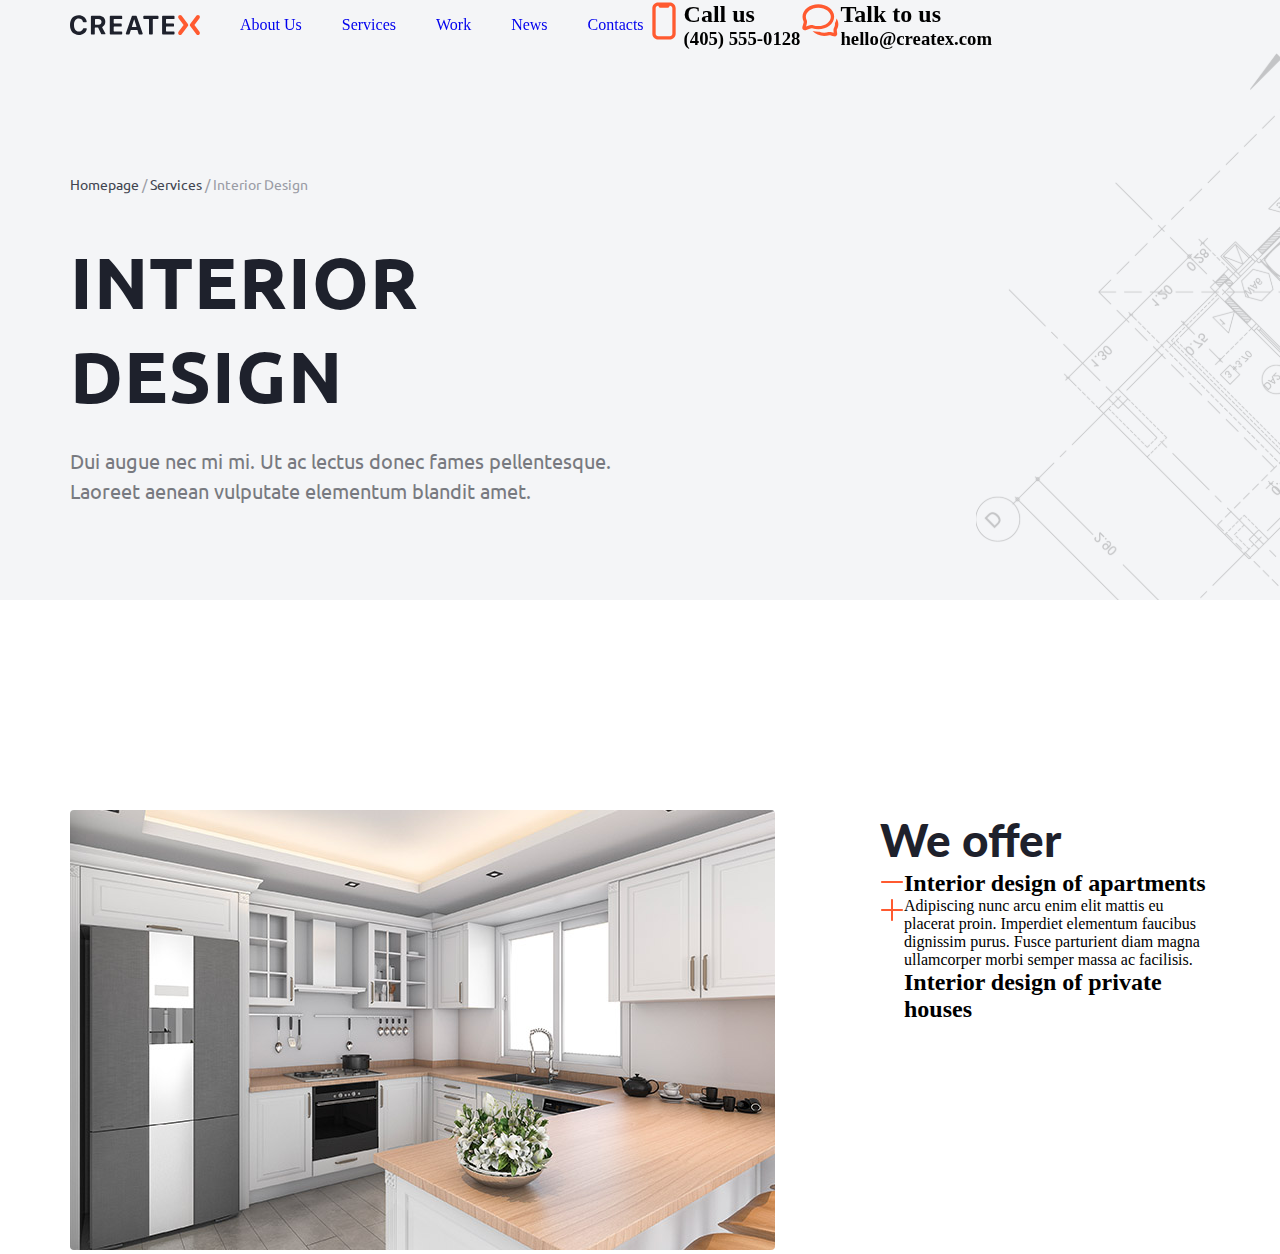
==== services.html @ 7c54d0ec "Scss File come" ====
<!DOCTYPE html>
<html lang="en">
<head>
  <meta charset="UTF-8">
  <meta name="viewport" content="width=device-width, initial-scale=1.0">
  <link rel="preconnect" href="https://fonts.googleapis.com">
<link rel="preconnect" href="https://fonts.gstatic.com" crossorigin>
<link href="https://fonts.googleapis.com/css2?family=Lato:wght@100;300;400;700;900&family=Ubuntu:wght@300;400;500;700&display=swap" rel="stylesheet">
  <title>Services</title>
  <link rel="stylesheet" href="./assets/css/main.css">
</head>
<body>
  <!-- Start second service section -->
  <div class="service__section">
    <div class="service__bg">
      <!-- <img src="./assets/images/logos/background-service.svg" alt="header__bg"> -->
      <div class="container">
        <div class="service__hero">
          <div class="service__hero_left">
            <h3 class="hero__left_sub">Homepage <span>/</span> Services <span>/ Interior Design</span></h3>

            <h1>INTERIOR DESIGN</h1>

            <p>Dui augue nec mi mi. Ut ac lectus donec fames pellentesque. Laoreet aenean vulputate elementum blandit amet.</p>
          </div>
        </div>
      </div>
    </div>
    <div class="navbar">
      <div class="container">
        <div class="header">
          <img src="./assets/images/logos/header-logo.svg" alt="Header_logo">
  
          <ul class="header__links">
            <li><a target="_blank" class="header__link" href="./main.html">About Us</a></li>
            <li><a class="header__link" href="#">Services</a></li>
            <li><a class="header__link" href="#">Work</a></li>
            <li><a class="header__link" href="#">News</a></li>
            <li><a class="header__link" href="#">Contacts</a></li>
          </ul>
  
          <div class="call__us">
            <div class="call__img">
              <img src="./assets/images/icons/iPhone-icon.svg" alt="Iphone">
            </div>
            <div class="call__item">
              <h2>Call us</h2>
              <h3>(405) 555-0128</h3>
            </div>
          </div>
  
          <div class="call__us">
            <div class="call__img">
              <img src="./assets/images/icons/Chat-icon.svg" alt="Iphone">
            </div>
            <div class="call__item">
              <h2>Talk to us</h2>
              <h3>hello@createx.com</h3>
            </div>
          </div>
        </div>
      </div>
      <div class="container">
        
      </div>
    </div>
  </div>

  <div class="container">
    <div class="offer__section">
      <div class="offer__section_left">
        <img src="./assets/images/logos/image-offer.svg" alt="Image-left">
      </div>
      <div class="offer__section_right">
        <h1>We offer</h1>
        <div class="left__offer">
          <div class="offer__icons">
            <img src="./assets/images/icons/Minus.svg" alt="Minus">
            <img src="./assets/images/icons/Plus.svg" alt="Plus">
          </div>
          <div class="offer__text">
            <h2>Interior design of apartments</h2>
            <p>Adipiscing nunc arcu enim elit mattis eu placerat proin. Imperdiet elementum faucibus dignissim purus. Fusce parturient diam magna ullamcorper morbi semper massa ac facilisis.</p>
            <h2>Interior design of private houses</h2>
          </div>
        </div>
      </div>
    </div>
  </div>
  <!-- End second service section -->
</body>
</html>
---- assets/css/main.css ----
* body {
  margin: 0;
  padding: 0;
  box-sizing: border-box;
}

.container {
  width: 100%;
  max-width: 1140px;
  margin: 0 auto;
  padding: 0 16px;
}

ul {
  list-style: none;
}

a {
  text-decoration: none;
}

h1, h2, h3, h4, h5, h6, p {
  margin: 0;
  padding: 0;
}

.navbar {
  background: none;
  width: 100%;
  height: 90px;
}
.navbar .header {
  position: fixed;
  top: 0;
  display: flex;
  align-items: center;
  justify-content: space-evenly;
}
.navbar .header .header__links {
  display: flex;
  gap: 40px;
}
.navbar .header .call__us {
  display: flex;
}

.service__section .service__bg {
  background-image: url("../images/logos/background-service.svg");
  right: 0%;
  left: 0%;
  width: 100%;
  max-width: 1920px;
  height: 600px;
  margin: 0 auto;
  padding: 0 0px;
  display: flex;
  padding-left: 0px;
  justify-content: flex-end;
  align-items: center;
}

.service__hero_left {
  margin-top: 80px;
}
.service__hero_left .hero__left_sub {
  color: var(--gray-800, #424551);
  /* small/regular */
  font-family: Ubuntu;
  font-size: 14px;
  font-style: normal;
  font-weight: 400;
  line-height: 150%; /* 21px */
}
.service__hero_left .hero__left_sub span {
  color: var(--gray-600, #9A9CA5);
  /* small/regular */
  font-family: Ubuntu;
  font-size: 14px;
  font-style: normal;
  font-weight: 400;
  line-height: 150%; /* 21px */
}
.service__hero_left h1 {
  width: 600px;
  color: var(--gray-900, #1E212C);
  /* display/1 */
  font-family: Ubuntu;
  font-size: 72px;
  font-style: normal;
  font-weight: 700;
  line-height: 130%; /* 93.6px */
  letter-spacing: 1px;
  margin-top: 40px;
}
.service__hero_left p {
  margin-top: 24px;
  width: 600px;
  color: var(--gray-700, #787A80);
  /* lead/regular */
  font-family: Ubuntu;
  font-size: 20px;
  font-style: normal;
  font-weight: 400;
  line-height: 150%; /* 30px */
}

.offer__section {
  display: flex;
  margin-top: 120px;
  gap: 105px;
}
.offer__section .offer__section_right h1 {
  color: var(--gray-900, #1E212C);
  /* h1 */
  font-family: Lato;
  font-size: 46px;
  font-style: normal;
  font-weight: 900;
  line-height: 130%; /* 59.8px */
}
.offer__section .offer__section_right .left__offer {
  display: flex;
}/*# sourceMappingURL=main.css.map */
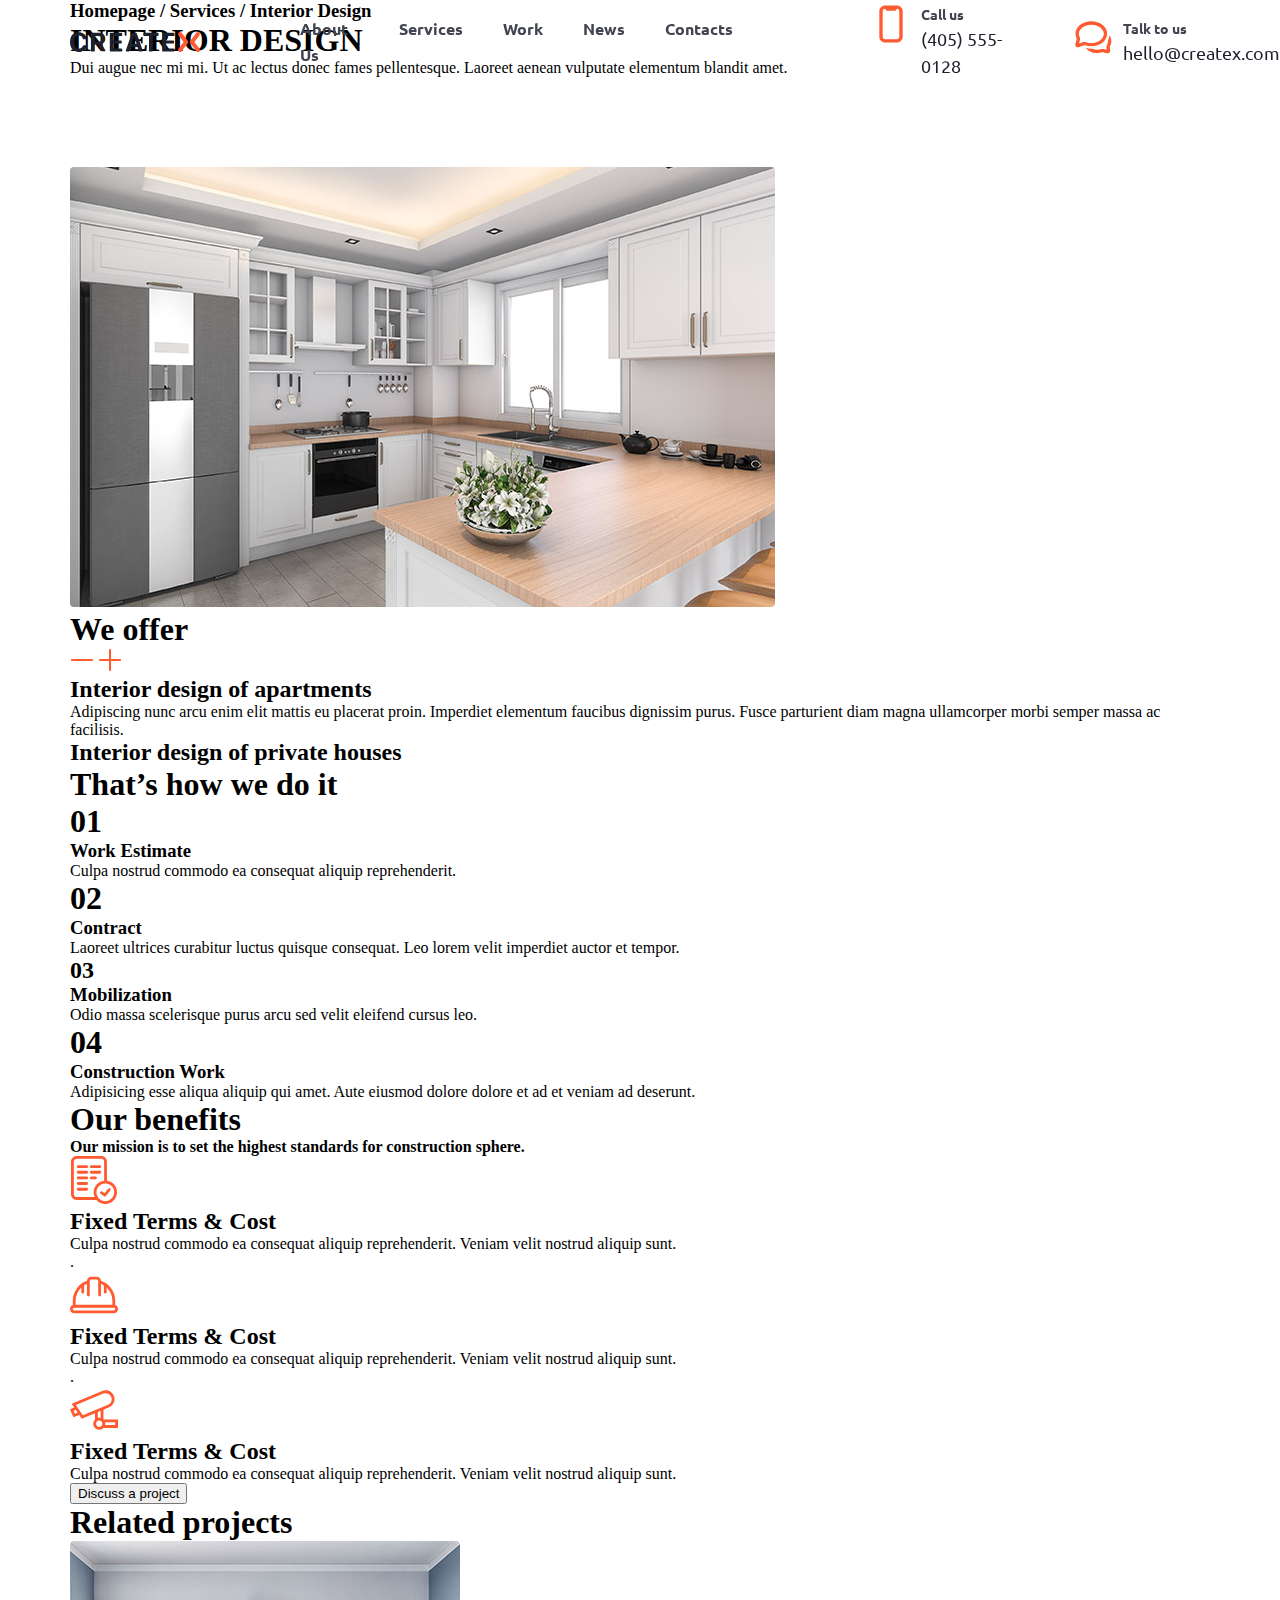
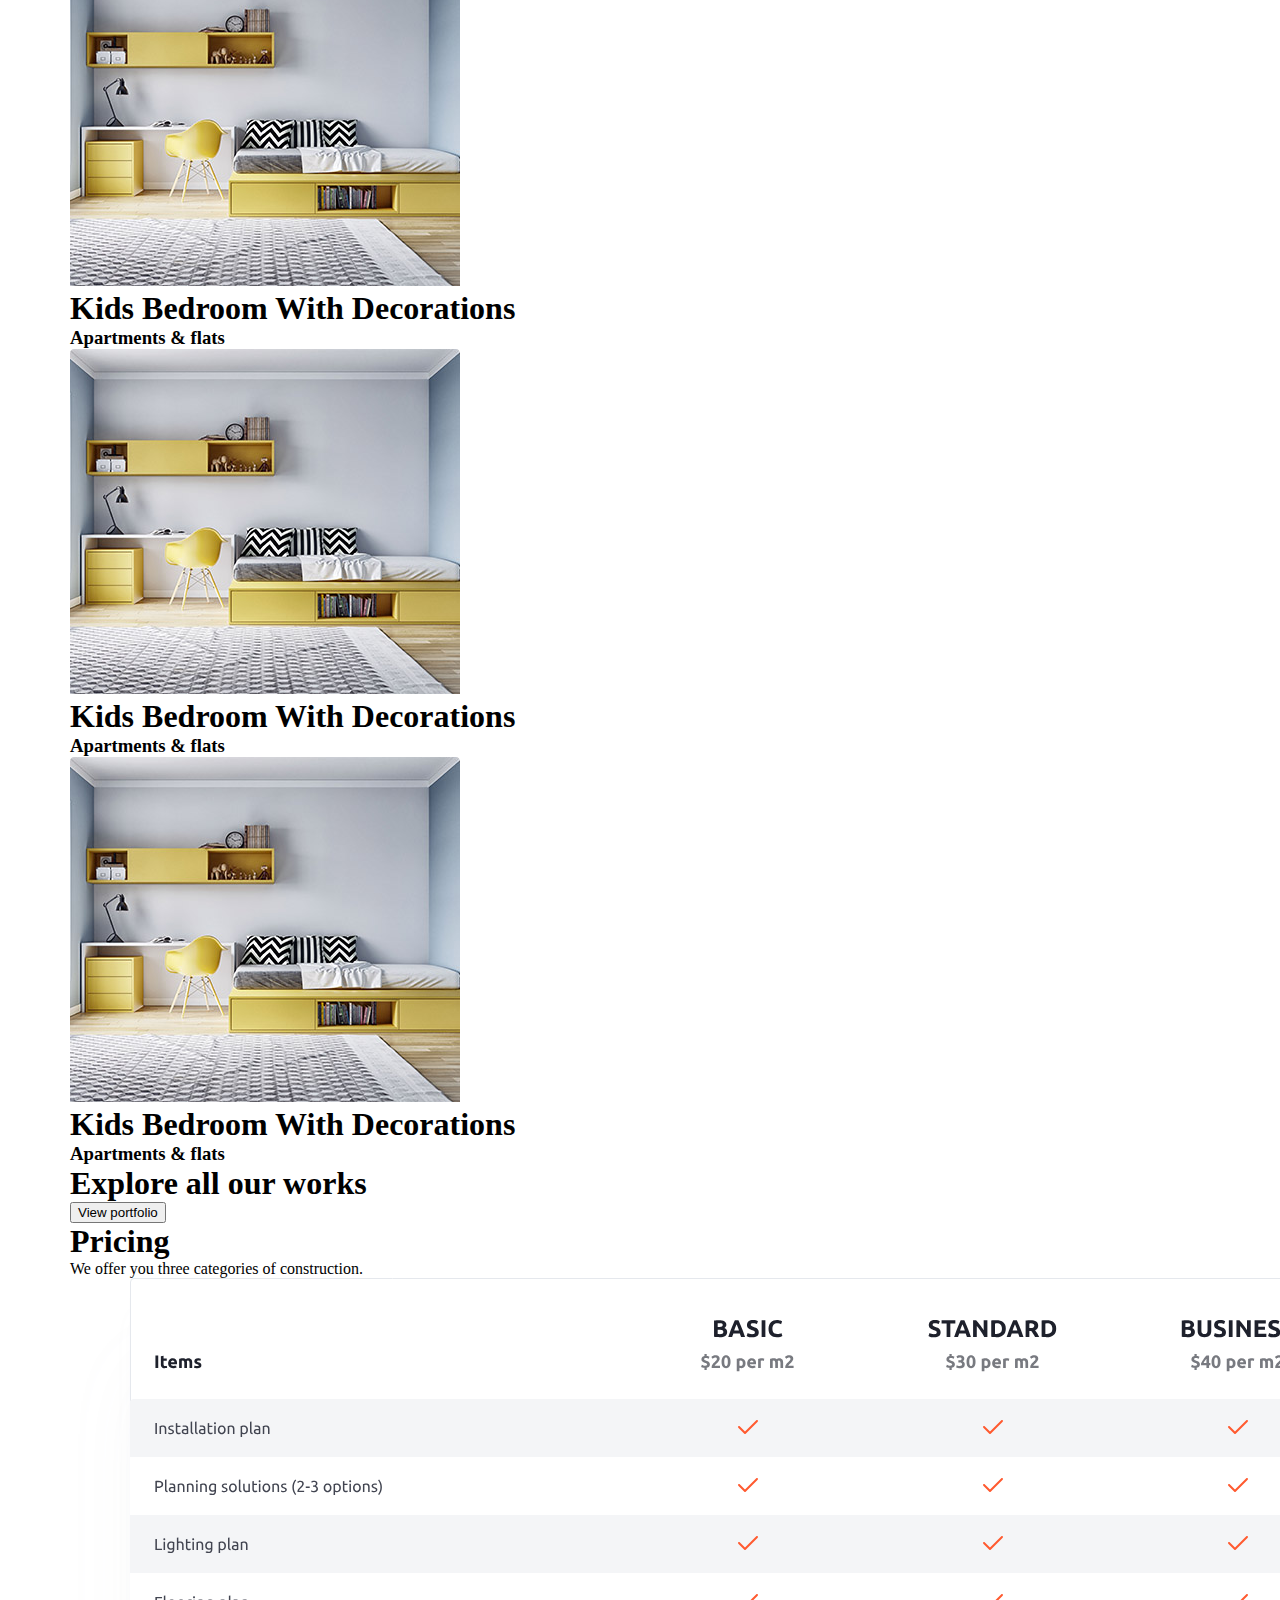
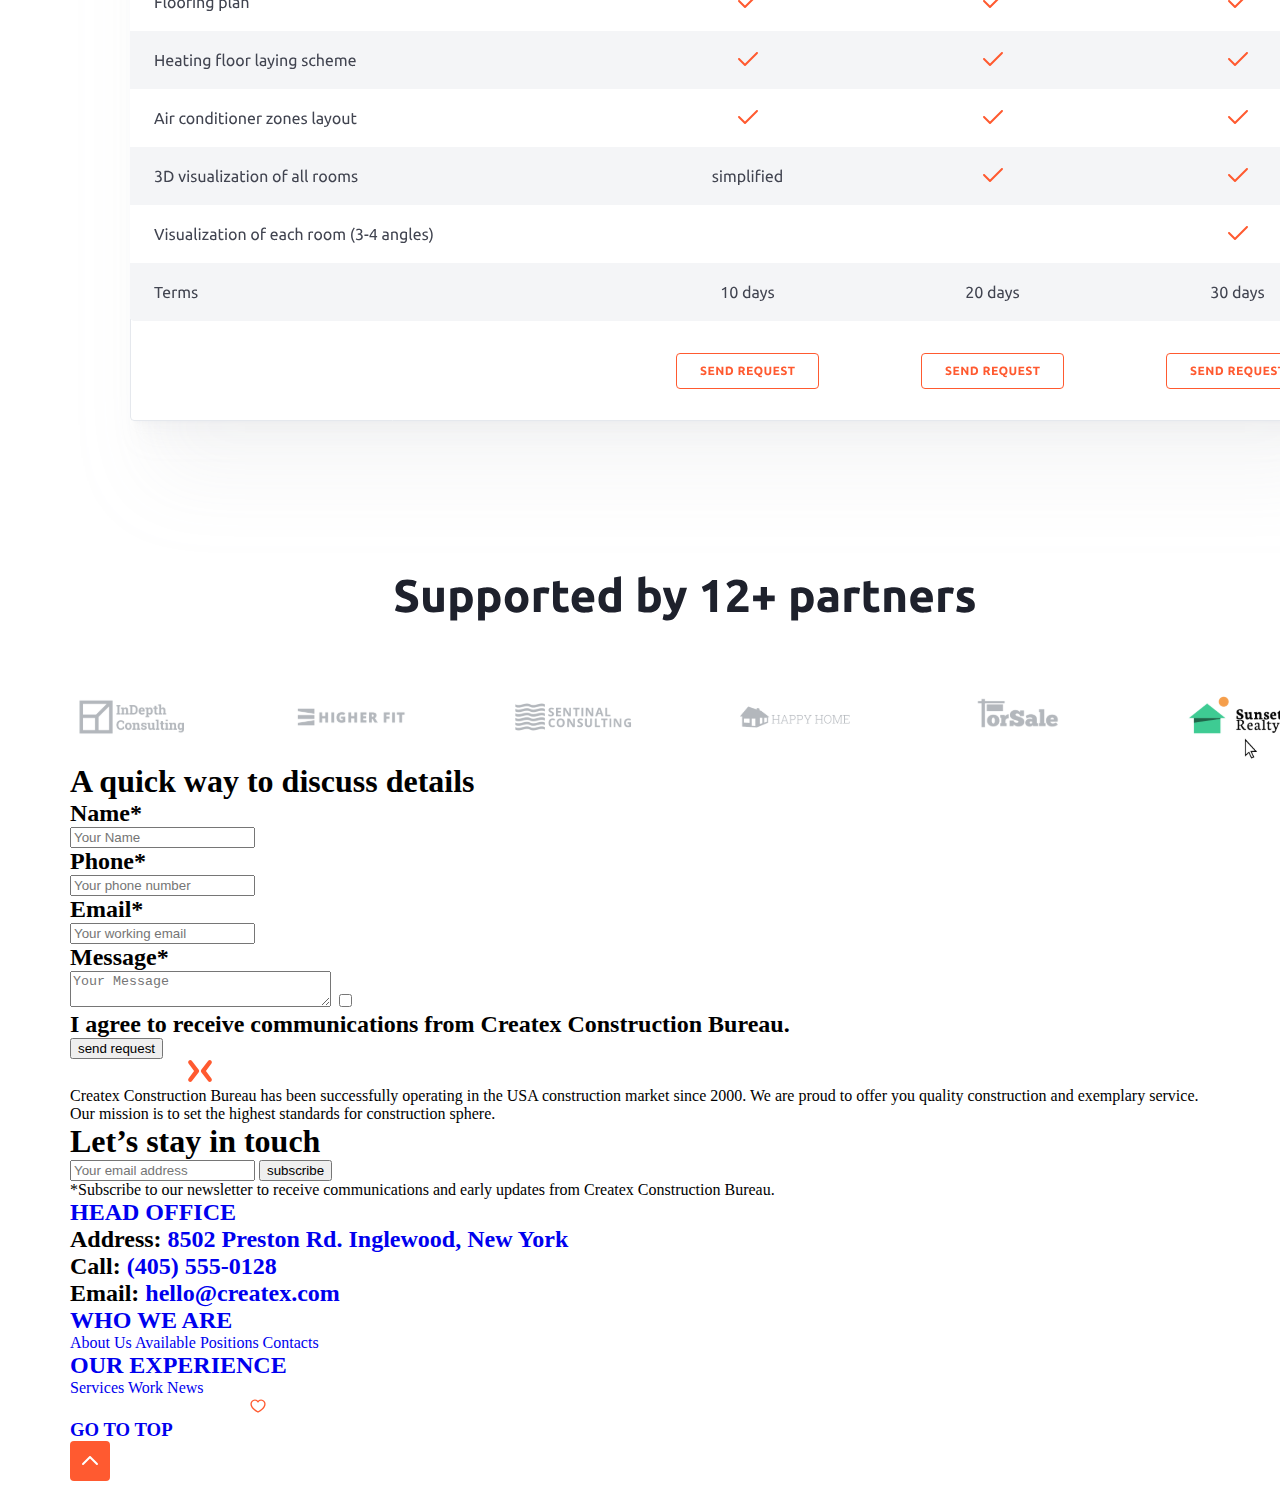
==== commit c25b9f21: "End Service 2" ====
--- a/services.html
+++ b/services.html
@@ -75,7 +75,7 @@
         <h1>We offer</h1>
         <div class="left__offer">
           <div class="offer__icons">
-            <img src="./assets/images/icons/Minus.svg" alt="Minus">
+            <img class="offer__minus" src="./assets/images/icons/Minus.svg" alt="Minus">
             <img src="./assets/images/icons/Plus.svg" alt="Plus">
           </div>
           <div class="offer__text">
@@ -86,6 +86,212 @@
         </div>
       </div>
     </div>
+    <h1 class="step__title">That’s how we do it</h1>
+    <div class="steps">
+      <div class="step">
+        <h1>01</h1>
+        <h3>Work Estimate</h3>
+        <p>Culpa nostrud commodo ea consequat aliquip reprehenderit.</p>
+      </div>
+
+      <div class="step">
+        <h1>02</h1>
+        <h3>Contract</h3>
+        <p>Laoreet ultrices curabitur luctus quisque consequat. Leo lorem velit imperdiet auctor et tempor.</p>
+      </div>
+
+      <div class="step">
+        <h2>03</h2>
+        <h3>Mobilization </h3>
+        <p>Odio massa scelerisque purus arcu sed velit eleifend cursus leo.</p>
+      </div>
+
+      <div class="step">
+        <h1>04</h1>
+        <h3>Construction Work</h3>
+        <p>Adipisicing esse aliqua aliquip qui amet. Aute eiusmod dolore dolore et ad et veniam ad deserunt.</p>
+      </div>
+    </div>
+  </div>
+
+  <div class="benifit__section">
+    <div class="container">
+      <h1>Our benefits</h1>
+
+      <h4>Our mission is to set the highest standards for construction sphere.</h4>
+
+      <div class="benifits">
+        <div class="benifit">
+          <img src="./assets/images/icons/ic-contract.svg" alt="C">
+          <h2>Fixed Terms & Cost</h2>
+          <p>Culpa nostrud commodo ea consequat aliquip reprehenderit. Veniam velit nostrud aliquip sunt.</p>
+        </div>
+    
+        <div class="line__span">
+          .
+        </div>
+    
+        <div class="benifit">
+          <img src="./assets/images/icons/ic-helmet.svg" alt="C">
+          <h2>Fixed Terms & Cost</h2>
+          <p>Culpa nostrud commodo ea consequat aliquip reprehenderit. Veniam velit nostrud aliquip sunt.</p>
+        </div>
+    
+        <div class="line__span"> .
+        </div>
+    
+        <div class="benifit">
+          <img src="./assets/images/icons/ic-camera.svg" alt="C">
+          <h2>Fixed Terms & Cost</h2>
+          <p>Culpa nostrud commodo ea consequat aliquip reprehenderit. Veniam velit nostrud aliquip sunt.</p>
+        </div>
+
+        
+      </div>
+      <button class="ben__btn">Discuss a project</button>
+  
+    </div>
+    
+  </div>
+
+  <div class="container">
+    <h1 class="related__title">Related projects</h1>
+    <div class="related__projects">
+      <div class="related__project">
+        <img src="./assets/images/logos/image-room.svg" alt="room">
+
+        <h1>Kids Bedroom With Decorations</h1>
+        <h3>Apartments & flats</h3>
+      </div>
+
+      <div class="related__project">
+        <img src="./assets/images/logos/image-room.svg" alt="room">
+
+        <h1>Kids Bedroom With Decorations</h1>
+        <h3>Apartments & flats</h3>
+      </div>
+
+      <div class="related__project">
+        <img src="./assets/images/logos/image-room.svg" alt="room">
+
+        <h1>Kids Bedroom With Decorations</h1>
+        <h3>Apartments & flats</h3>
+      </div>
+    </div>
+    <div class="related__items">
+      <h1>Explore all our works</h1>
+      <button>View portfolio</button>
+    </div>
+  </div>
+
+  <div class="table__bg">
+    <div class="container">
+      <h1>Pricing</h1>
+      <p>We offer you three categories of construction.</p>
+      <img class="table__service" src="./assets/images/logos/table-service.svg" alt="Table">
+
+      <img src="./assets/images/logos/Clients-service.svg" alt="">
+    </div>
+  </div>
+
+  <div class="form__bg">
+    <div class="container">
+      <form class="form__service" action="http://echo.htmlacademy.ru/">
+        <h1>A quick way to discuss details</h1>
+  
+        <label for="name">
+          <h2>Name*</h2> 
+          <input type="text" placeholder="Your Name" name="Name" id="name">
+        </label>
+
+        <label for="number">
+          <h2>Phone*</h2> 
+          <input type="number" placeholder="Your phone number" name="Number" id="number">
+        </label>
+
+        <label for="email">
+          <h2>Email*</h2> 
+          <input type="email" placeholder="Your working email" name="Email" id="email">
+        </label>
+
+        <label for="message">
+          <h2>Message*</h2> 
+          <textarea placeholder="Your Message" name="Message" id="message" cols="30" rows="2"></textarea>
+        </label>
+
+        <label class="label__flex" for="checkbox">
+          <input type="checkbox" name="check" id="checkbox">
+          <h2>I agree to receive communications from Createx Construction Bureau.</h2>
+        </label>
+        <button>send request</button>
+      </form>
+    </div>
+  </div>
+
+  <div class="footer__service">
+    <div class="container">
+      <div class="top__footer">
+        <div class="footer__logo_items">
+          <div class="f__logo_items">
+            <a href="#">
+              <img src="./assets/images/logos/logo-footer.svg" alt="Footer_logo">
+             <img src="./assets/images/logos/socials-footer.svg" alt="Socials">
+            </a>
+          </div>
+          <p>Createx Construction Bureau has been successfully operating in the USA construction market since 2000. We are proud to offer you quality construction and exemplary service. Our mission is to set the highest standards for construction sphere.</p>
+        </div>
+  
+        <div class="footer__send">
+          <h1>Let’s stay in touch</h1>
+          <div class="send__btn">
+            <input placeholder="Your email address " type="email" name="email" id="">
+            <button>subscribe</button>
+          </div>
+          <p>*Subscribe to our newsletter to receive communications and early updates from Createx Construction Bureau.</p>
+        </div> 
+      </div>
+
+      <div class="bottom__footer">
+        <div class="footer__about_texts">
+          <div class="footer__about_text">
+              <a href="#">
+                <h2>HEAD OFFICE</h2>
+              </a>
+              <h2>Address: <a href="#">8502 Preston Rd. Inglewood, New York</a></h2>
+              <h2>Call: <a href="#">(405) 555-0128</a></h2>
+              <h2>Email: <a href="#">hello@createx.com</a></h2>
+          </div>
+
+          <div class="footer__about_text">
+            <a href="#">
+              <h2>WHO WE ARE</h2>
+            </a>
+            <a class="footer_a" href="#">About Us</a>
+            <a class="footer_a" href="#">Available Positions</a>
+            <a class="footer_a" href="#">Contacts</a>
+          </div>
+
+          <div class="footer__about_text">
+            <a href="#">
+              <h2>OUR EXPERIENCE</h2>
+            </a>
+            <a class="footer_a" href="#">Services</a>
+            <a class="footer_a" href="#">Work</a>
+            <a class="footer_a" href="#">News</a>
+          </div>
+        </div>
+
+        <div class="end__footer_icons">
+          <img src="./assets/images/logos/copyright-footer.svg" alt="Copy">
+          <div class="back__top_icon">
+            <a href="#">
+              <h3>GO TO TOP</h3>
+              <img src="./assets/images/icons/up-btn.svg" alt="">
+            </a>
+          </div>
+        </div>
+      </div>
+    </div>
   </div>
   <!-- End second service section -->
 </body>
--- a/assets/css/main.css
+++ b/assets/css/main.css
@@ -28,6 +28,7 @@
   background: none;
   width: 100%;
   height: 90px;
+  z-index: 10;
 }
 .navbar .header {
   position: fixed;
@@ -39,85 +40,48 @@
 .navbar .header .header__links {
   display: flex;
   gap: 40px;
+  margin-left: 60px;
+  margin-right: 102px;
+}
+.navbar .header .header__links .header__link {
+  color: var(--gray-800, #424551);
+  font-family: Ubuntu;
+  font-size: 16px;
+  font-style: normal;
+  font-weight: 700;
+  line-height: 160%; /* 25.6px */
+  transition: all ease 0.6s;
+}
+.navbar .header .header__links .header__link:hover {
+  color: var(--primary, #FF5A30);
+  font-family: Ubuntu;
+  font-size: 16px;
+  font-style: normal;
+  font-weight: 700;
+  line-height: 160%; /* 25.6px */
 }
 .navbar .header .call__us {
+  margin-left: 36px;
   display: flex;
 }
-
-.service__section .service__bg {
-  background-image: url("../images/logos/background-service.svg");
-  right: 0%;
-  left: 0%;
-  width: 100%;
-  max-width: 1920px;
-  height: 600px;
-  margin: 0 auto;
-  padding: 0 0px;
-  display: flex;
-  padding-left: 0px;
-  justify-content: flex-end;
-  align-items: center;
+.navbar .header .call__us .call__img {
+  margin-right: 10px;
 }
-
-.service__hero_left {
-  margin-top: 80px;
-}
-.service__hero_left .hero__left_sub {
+.navbar .header .call__us .call__item h2 {
   color: var(--gray-800, #424551);
-  /* small/regular */
+  /* small/bold */
   font-family: Ubuntu;
   font-size: 14px;
   font-style: normal;
-  font-weight: 400;
+  font-weight: 700;
   line-height: 150%; /* 21px */
 }
-.service__hero_left .hero__left_sub span {
-  color: var(--gray-600, #9A9CA5);
-  /* small/regular */
+.navbar .header .call__us .call__item h3 {
+  color: var(--gray-900, #1E212C);
+  /* large/regular */
   font-family: Ubuntu;
-  font-size: 14px;
+  font-size: 18px;
   font-style: normal;
   font-weight: 400;
-  line-height: 150%; /* 21px */
-}
-.service__hero_left h1 {
-  width: 600px;
-  color: var(--gray-900, #1E212C);
-  /* display/1 */
-  font-family: Ubuntu;
-  font-size: 72px;
-  font-style: normal;
-  font-weight: 700;
-  line-height: 130%; /* 93.6px */
-  letter-spacing: 1px;
-  margin-top: 40px;
-}
-.service__hero_left p {
-  margin-top: 24px;
-  width: 600px;
-  color: var(--gray-700, #787A80);
-  /* lead/regular */
-  font-family: Ubuntu;
-  font-size: 20px;
-  font-style: normal;
-  font-weight: 400;
-  line-height: 150%; /* 30px */
-}
-
-.offer__section {
-  display: flex;
-  margin-top: 120px;
-  gap: 105px;
-}
-.offer__section .offer__section_right h1 {
-  color: var(--gray-900, #1E212C);
-  /* h1 */
-  font-family: Lato;
-  font-size: 46px;
-  font-style: normal;
-  font-weight: 900;
-  line-height: 130%; /* 59.8px */
-}
-.offer__section .offer__section_right .left__offer {
-  display: flex;
+  line-height: 150%; /* 27px */
 }/*# sourceMappingURL=main.css.map */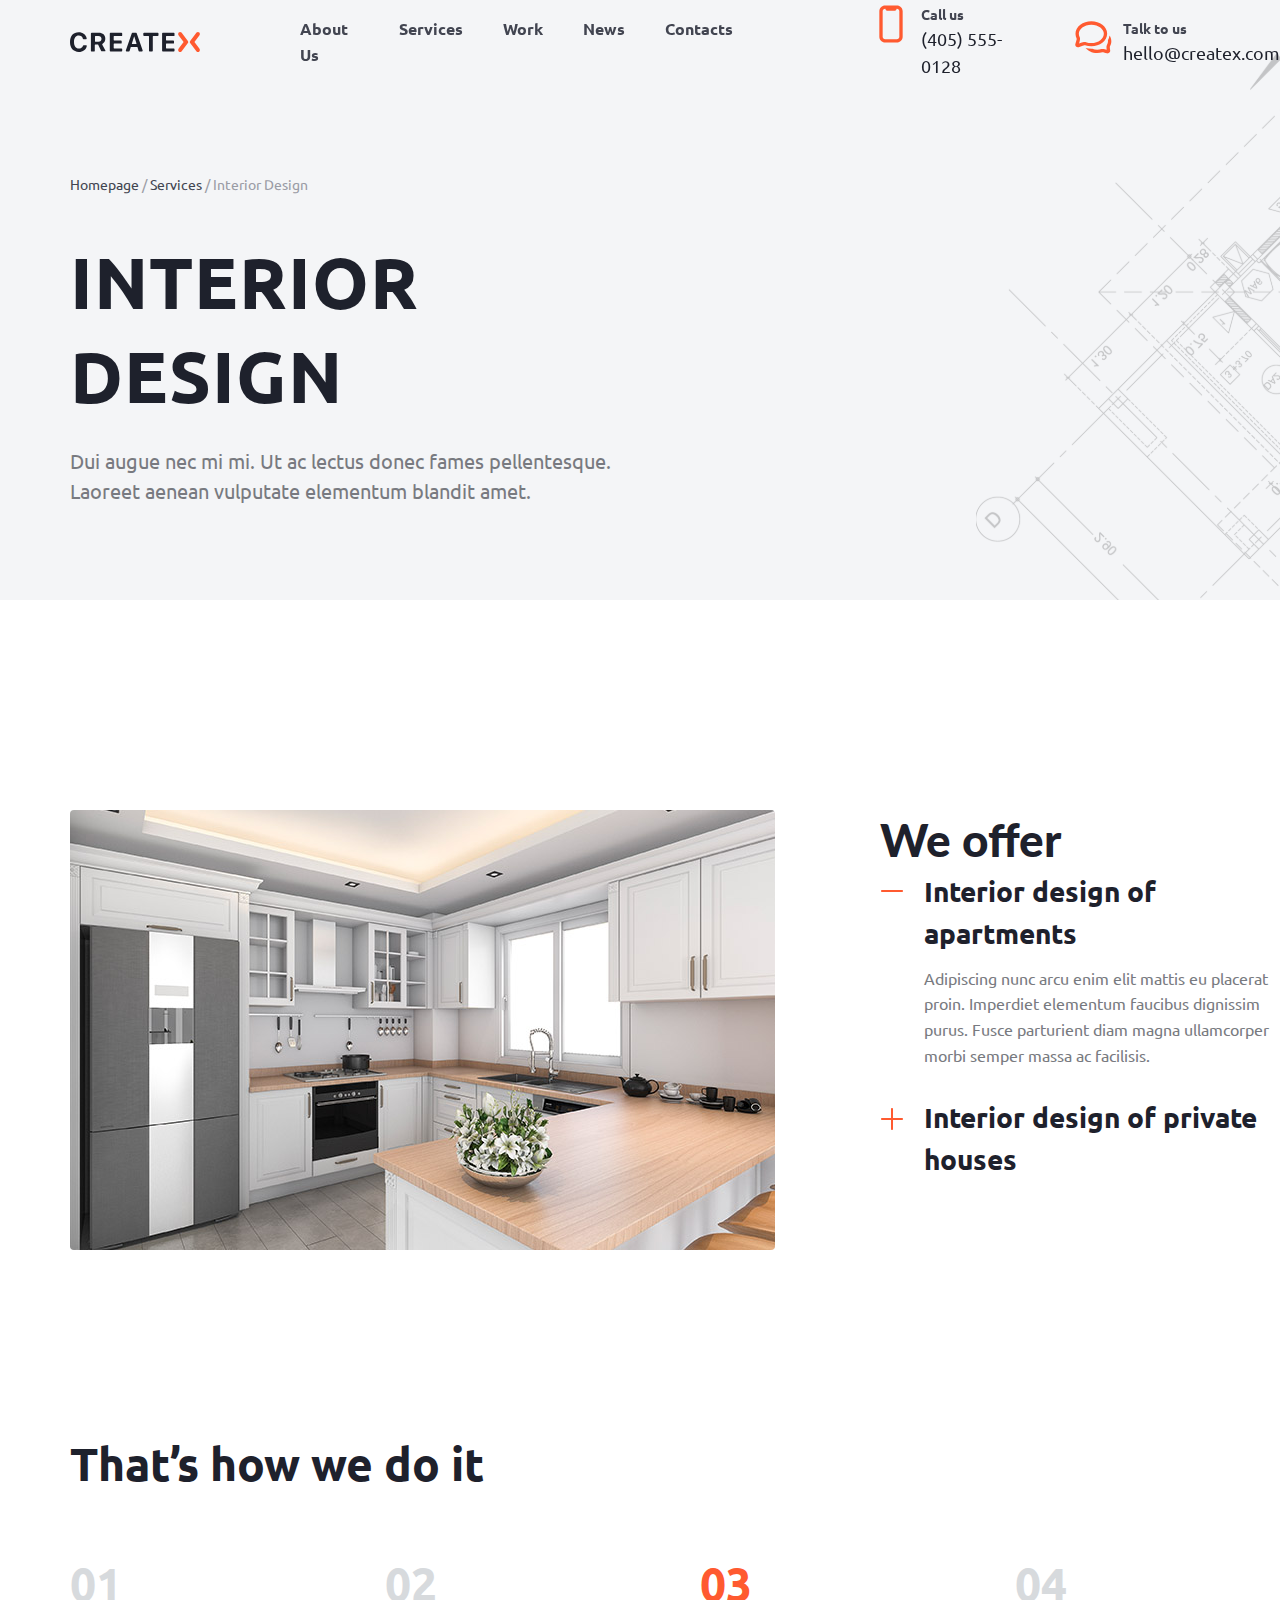
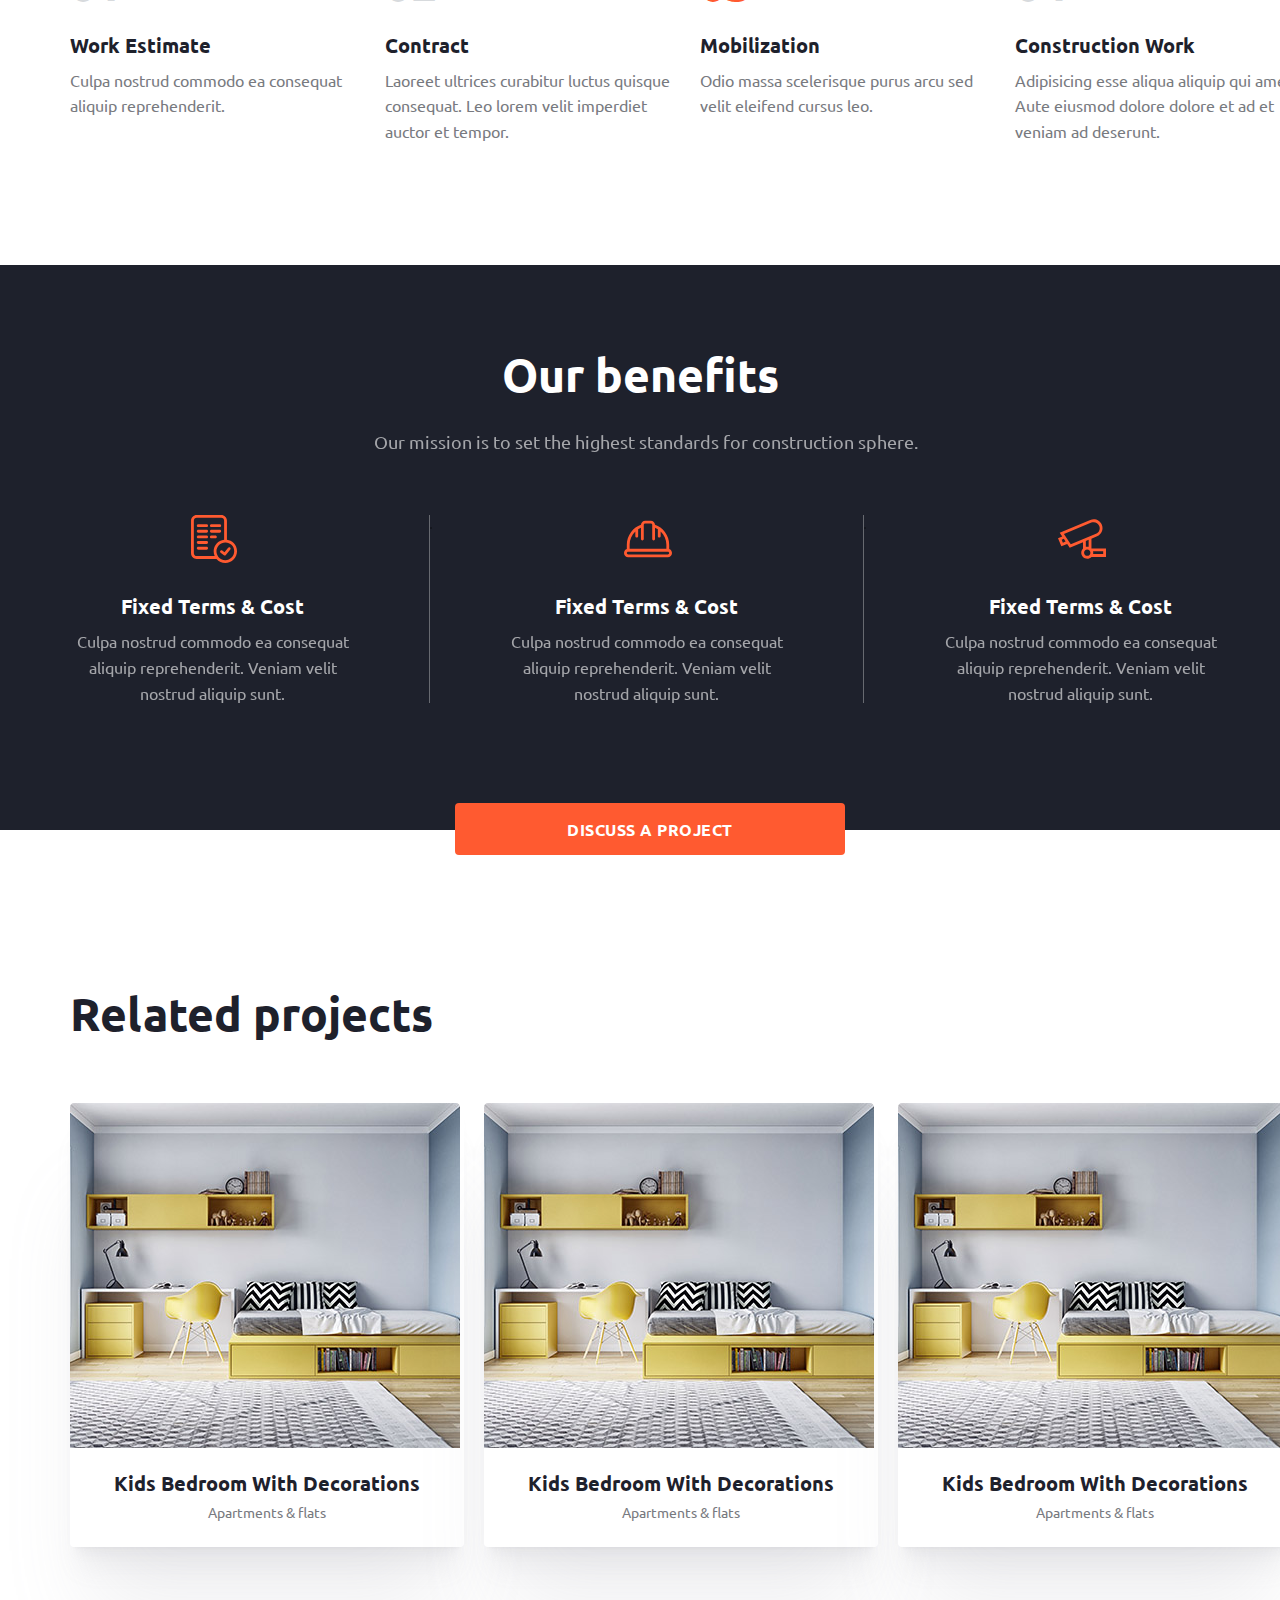
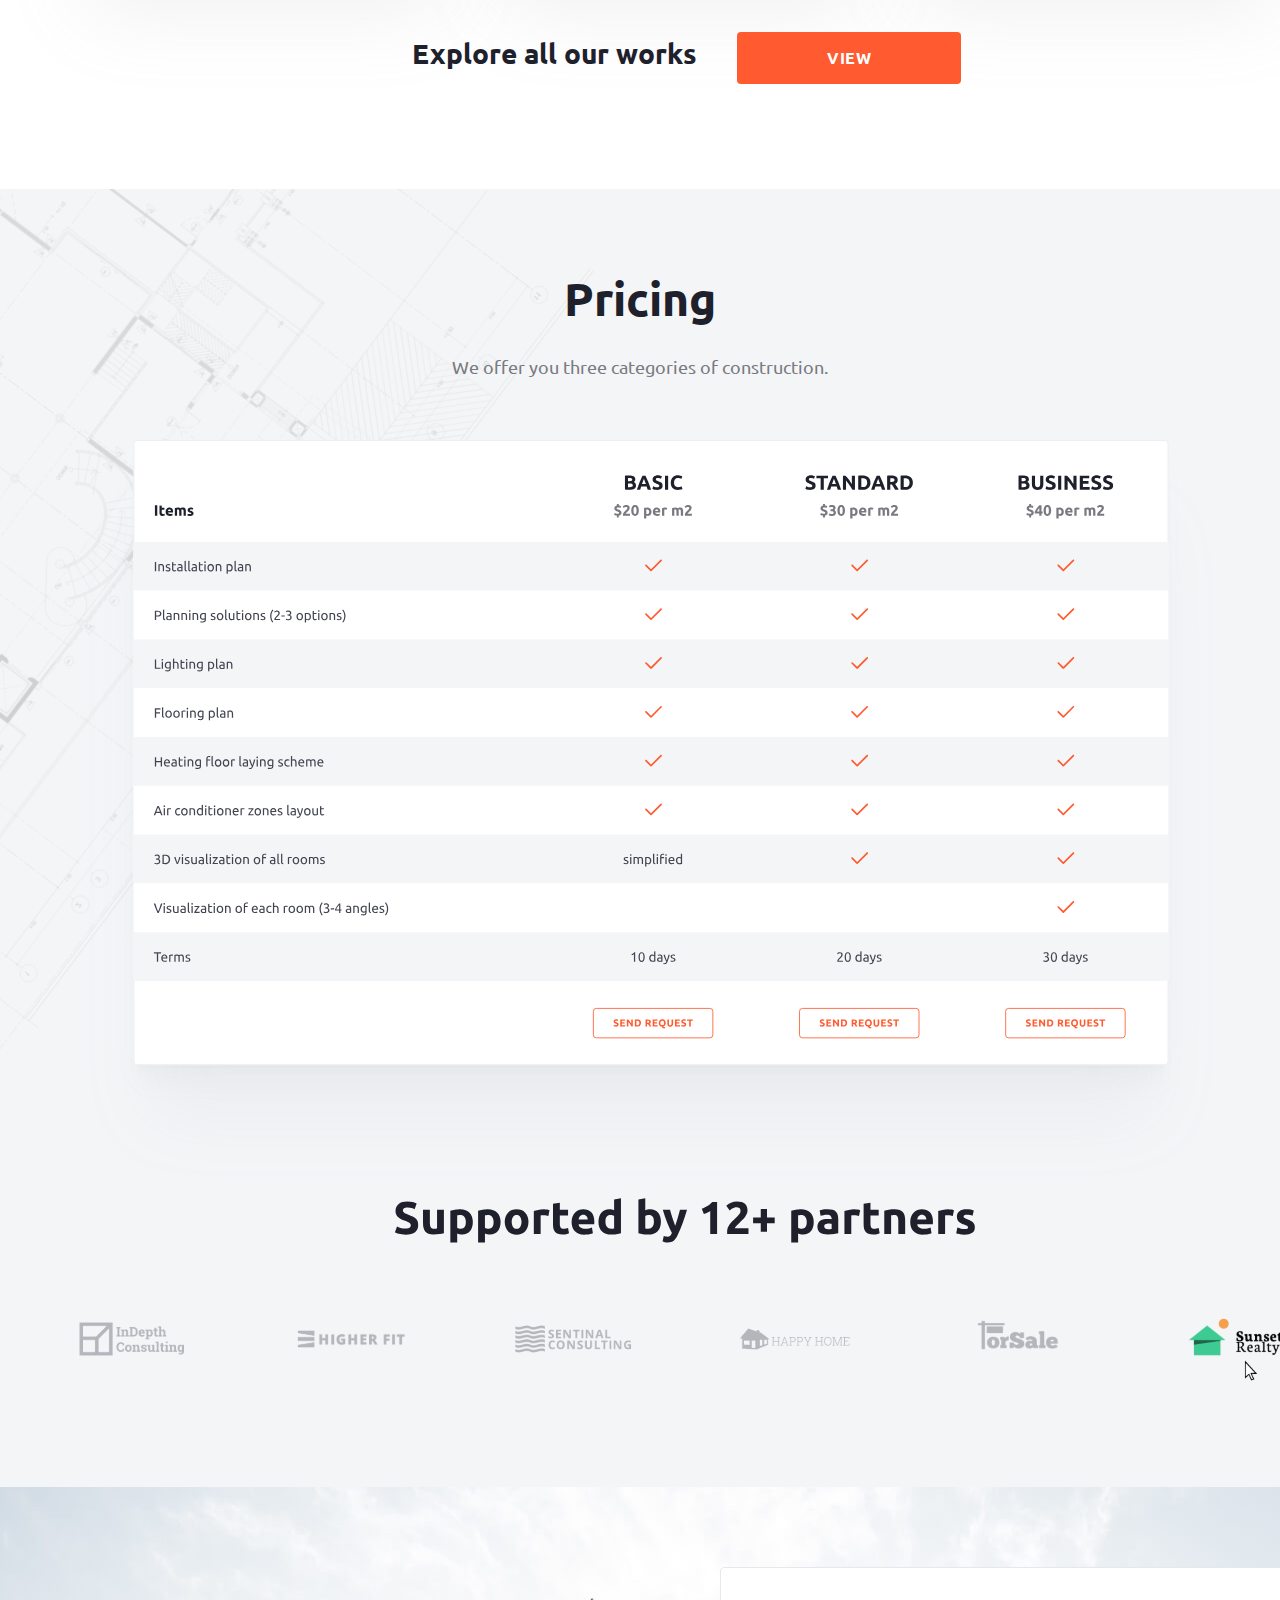
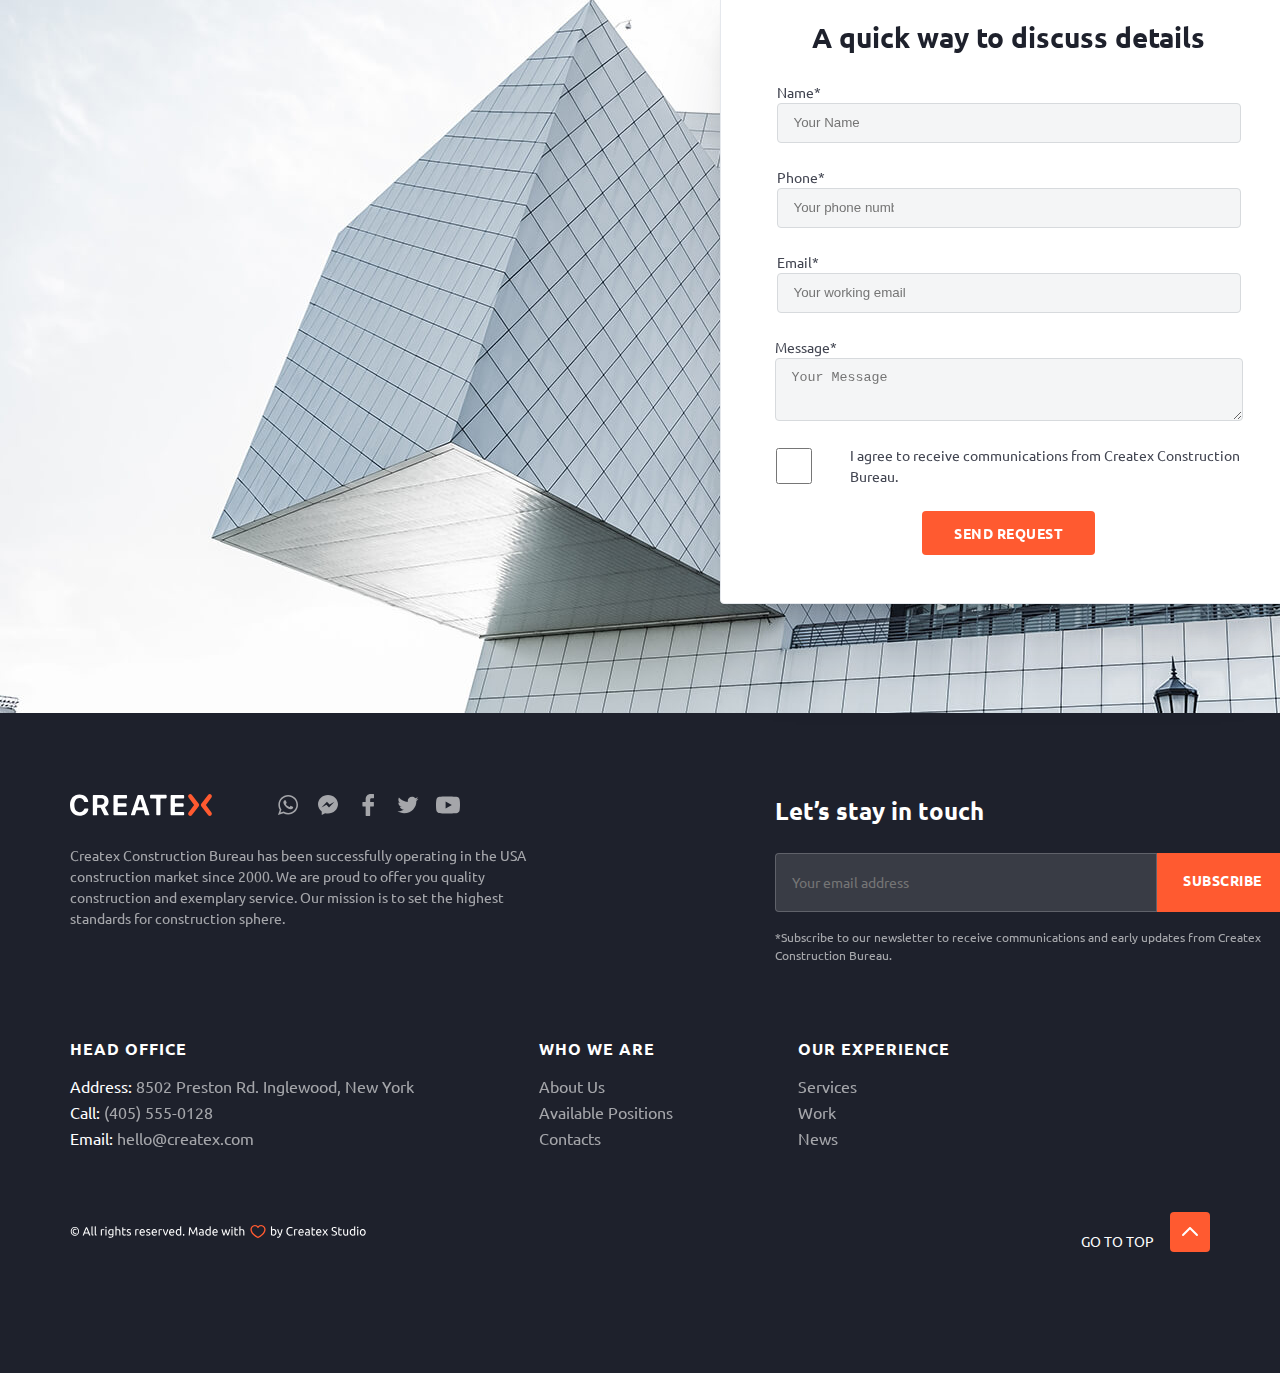
==== commit 3075a7df: "service end" ====
--- a/services.html
+++ b/services.html
@@ -7,7 +7,7 @@
 <link rel="preconnect" href="https://fonts.gstatic.com" crossorigin>
 <link href="https://fonts.googleapis.com/css2?family=Lato:wght@100;300;400;700;900&family=Ubuntu:wght@300;400;500;700&display=swap" rel="stylesheet">
   <title>Services</title>
-  <link rel="stylesheet" href="./assets/css/main.css">
+  <link rel="stylesheet" href="./assets/css/service2.css">
 </head>
 <body>
   <!-- Start second service section -->
--- a/assets/css/service2.css
+++ b/assets/css/service2.css
@@ -0,0 +1,767 @@
+* body {
+  margin: 0;
+  padding: 0;
+  box-sizing: border-box;
+}
+
+.container {
+  width: 100%;
+  max-width: 1140px;
+  margin: 0 auto;
+  padding: 0 16px;
+}
+
+ul {
+  list-style: none;
+}
+
+a {
+  text-decoration: none;
+}
+
+h1, h2, h3, h4, h5, h6, p {
+  margin: 0;
+  padding: 0;
+}
+
+.navbar {
+  background: none;
+  width: 100%;
+  height: 90px;
+  z-index: 10;
+}
+.navbar .header {
+  position: fixed;
+  top: 0;
+  display: flex;
+  align-items: center;
+  justify-content: space-evenly;
+}
+.navbar .header .header__links {
+  display: flex;
+  gap: 40px;
+  margin-left: 60px;
+  margin-right: 102px;
+}
+.navbar .header .header__links .header__link {
+  color: var(--gray-800, #424551);
+  font-family: Ubuntu;
+  font-size: 16px;
+  font-style: normal;
+  font-weight: 700;
+  line-height: 160%; /* 25.6px */
+  transition: all ease 0.6s;
+}
+.navbar .header .header__links .header__link:hover {
+  color: var(--primary, #FF5A30);
+  font-family: Ubuntu;
+  font-size: 16px;
+  font-style: normal;
+  font-weight: 700;
+  line-height: 160%; /* 25.6px */
+}
+.navbar .header .call__us {
+  margin-left: 36px;
+  display: flex;
+}
+.navbar .header .call__us .call__img {
+  margin-right: 10px;
+}
+.navbar .header .call__us .call__item h2 {
+  color: var(--gray-800, #424551);
+  /* small/bold */
+  font-family: Ubuntu;
+  font-size: 14px;
+  font-style: normal;
+  font-weight: 700;
+  line-height: 150%; /* 21px */
+}
+.navbar .header .call__us .call__item h3 {
+  color: var(--gray-900, #1E212C);
+  /* large/regular */
+  font-family: Ubuntu;
+  font-size: 18px;
+  font-style: normal;
+  font-weight: 400;
+  line-height: 150%; /* 27px */
+}
+
+.service__section .service__bg {
+  background-image: url("../images/logos/background-service.svg");
+  right: 0%;
+  left: 0%;
+  width: 100%;
+  max-width: 1920px;
+  height: 600px;
+  margin: 0 auto;
+  padding: 0 0px;
+  display: flex;
+  padding-left: 0px;
+  justify-content: flex-end;
+  align-items: center;
+}
+
+.service__hero_left {
+  margin-top: 80px;
+}
+.service__hero_left .hero__left_sub {
+  color: var(--gray-800, #424551);
+  /* small/regular */
+  font-family: Ubuntu;
+  font-size: 14px;
+  font-style: normal;
+  font-weight: 400;
+  line-height: 150%; /* 21px */
+}
+.service__hero_left .hero__left_sub span {
+  color: var(--gray-600, #9A9CA5);
+  /* small/regular */
+  font-family: Ubuntu;
+  font-size: 14px;
+  font-style: normal;
+  font-weight: 400;
+  line-height: 150%; /* 21px */
+}
+.service__hero_left h1 {
+  width: 600px;
+  color: var(--gray-900, #1E212C);
+  /* display/1 */
+  font-family: Ubuntu;
+  font-size: 72px;
+  font-style: normal;
+  font-weight: 700;
+  line-height: 130%; /* 93.6px */
+  letter-spacing: 1px;
+  margin-top: 40px;
+}
+.service__hero_left p {
+  margin-top: 24px;
+  width: 600px;
+  color: var(--gray-700, #787A80);
+  /* lead/regular */
+  font-family: Ubuntu;
+  font-size: 20px;
+  font-style: normal;
+  font-weight: 400;
+  line-height: 150%; /* 30px */
+}
+
+.offer__section {
+  display: flex;
+  margin-top: 120px;
+  gap: 105px;
+}
+.offer__section .offer__section_right h1 {
+  color: var(--gray-900, #1E212C);
+  /* h1 */
+  font-family: Lato;
+  font-size: 46px;
+  font-style: normal;
+  font-weight: 900;
+  line-height: 130%; /* 59.8px */
+}
+.offer__section .offer__section_right .left__offer {
+  display: flex;
+}
+.offer__section .offer__section_right .left__offer .offer__icons .offer__minus {
+  margin: 9px 20px 200px 0;
+}
+.offer__section .offer__section_right .left__offer .offer__text h2 {
+  margin-bottom: 12px;
+  width: 376px;
+  color: var(--gray-900, #1E212C);
+  /* h3 */
+  font-family: Ubuntu;
+  font-size: 28px;
+  font-style: normal;
+  font-weight: 700;
+  line-height: 150%; /* 42px */
+}
+.offer__section .offer__section_right .left__offer .offer__text p {
+  margin-bottom: 28px;
+  width: 376px;
+  color: var(--gray-700, #787A80);
+  /* base/regular */
+  font-family: Ubuntu;
+  font-size: 16px;
+  font-style: normal;
+  font-weight: 400;
+  line-height: 160%; /* 25.6px */
+}
+
+.steps {
+  display: flex;
+  gap: 30px;
+}
+.steps .step h1 {
+  width: 53px;
+  height: 60px;
+  color: var(--gray-400, #D7DADD);
+  /* h1 */
+  font-family: Ubuntu;
+  font-size: 46px;
+  font-style: normal;
+  font-weight: 700;
+  line-height: 130%; /* 59.8px */
+}
+.steps .step h2 {
+  color: var(--primary, #FF5A30);
+  /* h1 */
+  font-family: Ubuntu;
+  font-size: 46px;
+  font-style: normal;
+  font-weight: 700;
+  line-height: 130%; /* 59.8px */
+}
+.steps .step h3 {
+  margin-top: 16px;
+  display: flex;
+  width: 285px;
+  height: 30px;
+  flex-direction: column;
+  justify-content: center;
+  flex-shrink: 0;
+  color: var(--gray-900, #1E212C);
+  /* lead/bold */
+  font-family: Ubuntu;
+  font-size: 20px;
+  font-style: normal;
+  font-weight: 700;
+  line-height: 150%; /* 30px */
+}
+.steps .step p {
+  margin-top: 8px;
+  width: 285px;
+  color: var(--gray-700, #787A80);
+  /* base/regular */
+  font-family: Ubuntu;
+  font-size: 16px;
+  font-style: normal;
+  font-weight: 400;
+  line-height: 160%; /* 25.6px */
+}
+
+.step__title {
+  margin-top: 180px;
+  margin-bottom: 60px;
+  width: 600px;
+  color: var(--gray-900, #1E212C);
+  /* h1 */
+  font-family: Ubuntu;
+  font-size: 46px;
+  font-style: normal;
+  font-weight: 700;
+  line-height: 130%; /* 59.8px */
+}
+
+.benifit__section {
+  padding-top: 80px;
+  width: 100%;
+  height: 485px;
+  background: var(--gray-900, #1E212C);
+  margin-top: 120px;
+}
+.benifit__section .container h1 {
+  color: var(--white, #FFF);
+  text-align: center;
+  /* h1 */
+  font-family: Ubuntu;
+  font-size: 46px;
+  font-style: normal;
+  font-weight: 700;
+  line-height: 130%; /* 59.8px */
+}
+.benifit__section .container h4 {
+  margin-left: 15%;
+  opacity: 0.6;
+  width: 810px;
+  color: var(--white, #FFF);
+  text-align: center;
+  margin-top: 24px;
+  /* large/regular */
+  font-family: Ubuntu;
+  font-size: 18px;
+  font-style: normal;
+  font-weight: 400;
+  line-height: 150%; /* 27px */
+}
+.benifit__section .container .benifits {
+  display: flex;
+  margin-top: 60px;
+  gap: 74px;
+}
+.benifit__section .container .benifits .line__span {
+  width: 1px;
+  height: 188px;
+  opacity: 0.4;
+  background: linear-gradient(270deg, rgba(218, 219, 221, 0) 0%, rgba(218, 219, 221, 0.5) 12.33%, #DADBDD 51.91%, rgba(218, 219, 221, 0.5) 87.85%, rgba(218, 219, 221, 0) 100%);
+}
+.benifit__section .container .benifits .benifit {
+  width: 285px;
+  height: 188px;
+}
+.benifit__section .container .benifits .benifit img {
+  margin-left: 42%;
+  margin-bottom: 24px;
+}
+.benifit__section .container .benifits .benifit h2 {
+  display: flex;
+  width: 285px;
+  height: 30px;
+  flex-direction: column;
+  justify-content: center;
+  flex-shrink: 0;
+  color: var(--white, #FFF);
+  text-align: center;
+  font-family: Ubuntu;
+  font-size: 20px;
+  font-style: normal;
+  font-weight: 700;
+  line-height: 150%; /* 30px */
+  margin-bottom: 8px;
+}
+.benifit__section .container .benifits .benifit p {
+  width: 285px;
+  color: var(--white, #FFF);
+  text-align: center;
+  font-family: Ubuntu;
+  font-size: 16px;
+  font-style: normal;
+  font-weight: 400;
+  line-height: 160%; /* 25.6px */
+  opacity: 0.6;
+}
+
+.ben__btn {
+  position: relative;
+  top: 100px;
+  left: 385px;
+  border: none;
+  width: 390px;
+  height: 52px;
+  padding: 0px 112px;
+  display: inline-flex;
+  align-items: center;
+  gap: 10px;
+  border-radius: 4px;
+  background: var(--primary, #FF5A30);
+  color: var(--white, #FFF);
+  text-align: center;
+  font-family: Ubuntu;
+  font-size: 16px;
+  font-style: normal;
+  font-weight: 700;
+  letter-spacing: 0.5px;
+  text-transform: uppercase;
+  margin-bottom: 154px;
+}
+
+.container .related__title {
+  margin-top: 154px;
+  margin-bottom: 60px;
+  color: var(--gray-900, #1E212C);
+  /* h1 */
+  font-family: Ubuntu;
+  font-size: 46px;
+  font-style: normal;
+  font-weight: 700;
+  line-height: 130%; /* 59.8px */
+}
+.container .related__projects {
+  display: flex;
+  gap: 20px;
+  margin-bottom: 85px;
+}
+.container .related__projects .related__project {
+  border-radius: 4px;
+  background: var(--white, #FFF);
+  /* shadow/regular */
+  box-shadow: 0px 4px 4px -4px rgba(30, 33, 44, 0.05), 0px 12px 10px -6px rgba(154, 156, 165, 0.08), 0px 30px 24px -10px rgba(154, 156, 165, 0.1), 0px 80px 80px -20px rgba(154, 156, 165, 0.16);
+}
+.container .related__projects .related__project h1 {
+  margin: 16px 22px 4px 22px;
+  width: 350px;
+  color: var(--gray-900, #1E212C);
+  text-align: center;
+  /* lead/bold */
+  font-family: Ubuntu;
+  font-size: 20px;
+  font-style: normal;
+  font-weight: 700;
+  line-height: 150%; /* 30px */
+}
+.container .related__projects .related__project h3 {
+  margin: 0px 22px 24px 22px;
+  width: 350px;
+  color: var(--gray-700, #787A80);
+  text-align: center;
+  /* small/regular */
+  font-family: Ubuntu;
+  font-size: 14px;
+  font-style: normal;
+  font-weight: 400;
+  line-height: 150%; /* 21px */
+}
+
+.related__items {
+  display: flex;
+  gap: 40px;
+  margin-left: 30%;
+  margin-bottom: 105px;
+}
+.related__items h1 {
+  color: var(--gray-900, #1E212C);
+  /* h3 */
+  font-family: Ubuntu;
+  font-size: 28px;
+  font-style: normal;
+  font-weight: 700;
+  line-height: 150%; /* 42px */
+}
+.related__items button {
+  display: flex;
+  padding: 0px 40px;
+  flex-direction: column;
+  align-items: center;
+  gap: 10px;
+  border-radius: 4px;
+  background: var(--primary, #FF5A30);
+  border: none;
+  width: 224px;
+  height: 52px;
+  color: var(--white, #FFF);
+  text-align: center;
+  font-family: Ubuntu;
+  font-size: 16px;
+  font-style: normal;
+  font-weight: 700;
+  line-height: 52px; /* 325% */
+  letter-spacing: 0.5px;
+  text-transform: uppercase;
+}
+
+.table__bg {
+  background-image: url("../images/logos/Background-table.svg");
+  right: 0%;
+  left: 0%;
+  width: 100%;
+  max-width: 1920px;
+  height: 1218px;
+  margin: 0 auto;
+  padding: 0 0px;
+  padding-top: 80px;
+}
+.table__bg .container h1 {
+  color: var(--gray-900, #1E212C);
+  text-align: center;
+  /* h1 */
+  font-family: Ubuntu;
+  font-size: 46px;
+  font-style: normal;
+  font-weight: 700;
+  line-height: 130%; /* 59.8px */
+}
+.table__bg .container h2 {
+  color: var(--gray-900, #1E212C);
+  text-align: center;
+  /* h1 */
+  font-family: Ubuntu;
+  font-size: 46px;
+  font-style: normal;
+  font-weight: 700;
+  line-height: 130%; /* 59.8px */
+}
+.table__bg .container p {
+  margin: auto;
+  width: 810px;
+  color: var(--gray-700, #787A80);
+  text-align: center;
+  margin-top: 24px;
+  margin-bottom: 60px;
+  /* large/regular */
+  font-family: Ubuntu;
+  font-size: 18px;
+  font-style: normal;
+  font-weight: 400;
+  line-height: 150%; /* 27px */
+}
+
+.table__service {
+  margin-left: -3%;
+  width: 1230px;
+  height: 743px;
+  border-radius: 4px;
+}
+
+.form__bg {
+  background-image: url("../images/logos/imageuzb.svg");
+  width: 100%;
+  height: 826px;
+  flex-shrink: 0;
+  right: 0%;
+  left: 0%;
+  max-width: 1920px;
+  margin: 0 auto;
+  padding: 0 0px;
+}
+
+.form__service {
+  z-index: 1;
+  position: relative;
+  left: 650px;
+  top: 80px;
+  display: flex;
+  flex-direction: column;
+  width: 495px;
+  padding: 48px 40px;
+  justify-content: center;
+  align-items: center;
+  gap: 24px;
+  border-radius: 4px;
+  border: 1px solid var(--gray-300, #E5E8ED);
+  background: var(--white, #FFF);
+  /* shadow/large */
+  box-shadow: 0px 4px 4px -4px rgba(30, 33, 44, 0.05), 0px 12px 10px -6px rgba(30, 33, 44, 0.08), 0px 26px 24px -10px rgba(30, 33, 44, 0.1), 0px 60px 80px -20px rgba(30, 33, 44, 0.16);
+}
+.form__service h1 {
+  width: 415px;
+  color: var(--gray-900, #1E212C);
+  text-align: center;
+  /* h3 */
+  font-family: Ubuntu;
+  font-size: 28px;
+  font-style: normal;
+  font-weight: 700;
+  line-height: 150%; /* 42px */
+}
+.form__service button {
+  border: none;
+  display: flex;
+  padding: 0px 32px;
+  flex-direction: column;
+  align-items: center;
+  gap: 10px;
+  border-radius: 4px;
+  background: var(--primary, #FF5A30);
+  color: var(--white, #FFF);
+  text-align: center;
+  font-family: Ubuntu;
+  font-size: 14px;
+  font-style: normal;
+  font-weight: 700;
+  line-height: 44px; /* 314.286% */
+  letter-spacing: 0.5px;
+  text-transform: uppercase;
+}
+.form__service .label__flex {
+  display: flex;
+  flex-direction: row;
+}
+.form__service .label__flex input {
+  margin-left: -20px;
+  background: #FF5A30;
+}
+.form__service label {
+  display: flex;
+  flex-direction: column;
+}
+.form__service label h2 {
+  color: var(--gray-800, #424551);
+  font-family: Ubuntu;
+  font-size: 14px;
+  font-style: normal;
+  font-weight: 400;
+  line-height: 150%; /* 21px */
+}
+.form__service label input {
+  display: flex;
+  width: 115px;
+  padding: 11px 331px 12px 16px;
+  align-items: center;
+  border-radius: 4px;
+  border: 1px solid var(--gray-400, #D7DADD);
+  background: var(--gray-200, #F4F5F6);
+}
+.form__service label textarea {
+  display: flex;
+  width: 140px;
+  height: 16px;
+  padding: 11px 310px 34px 16px;
+  align-items: center;
+  flex-shrink: 0;
+  border-radius: 4px;
+  border: 1px solid var(--gray-400, #D7DADD);
+  background: var(--gray-200, #F4F5F6);
+}
+
+.footer__service {
+  padding: 80px 0;
+  width: 100%;
+  height: 500px;
+  background: var(--gray-900, #1E212C);
+}
+
+.top__footer {
+  display: flex;
+  gap: 212px;
+}
+.top__footer .footer__send h1 {
+  width: 495px;
+  color: var(--white, #FFF);
+  margin-bottom: 24px;
+  /* h4 */
+  font-family: Ubuntu;
+  font-size: 24px;
+  font-style: normal;
+  font-weight: 700;
+  line-height: 150%; /* 36px */
+}
+.top__footer .footer__send p {
+  margin-top: 16px;
+  opacity: 0.6;
+  width: 495px;
+  color: var(--white, #FFF);
+  font-family: Ubuntu;
+  font-size: 12px;
+  font-style: normal;
+  font-weight: 400;
+  line-height: 150%; /* 18px */
+}
+.top__footer .footer__send .send__btn {
+  display: flex;
+}
+.top__footer .footer__send .send__btn input {
+  align-items: center;
+  flex-shrink: 0;
+  display: flex;
+  width: 355px;
+  height: 34px;
+  padding: 11px 9px 12px 16px;
+  align-items: center;
+  flex-shrink: 0;
+  border-radius: 4px 0 0 4px;
+  border: 1px solid rgba(255, 255, 255, 0.2);
+  background: rgba(255, 255, 255, 0.12);
+  color: var(--white, #FFF);
+  /* small/regular */
+  font-family: Ubuntu;
+  font-size: 14px;
+  font-style: normal;
+  font-weight: 400;
+  line-height: 150%; /* 21px */
+}
+.top__footer .footer__send .send__btn button {
+  color: var(--white, #FFF);
+  text-align: center;
+  font-family: Ubuntu;
+  font-size: 14px;
+  font-style: normal;
+  font-weight: 700;
+  line-height: 54px; /* 314.286% */
+  letter-spacing: 0.5px;
+  text-transform: uppercase;
+  display: flex;
+  width: 131px;
+  padding: 0px 32px;
+  flex-direction: column;
+  align-items: center;
+  border-radius: 0px 4px 4px 0px;
+  background: var(--primary, #FF5A30);
+  border: none;
+}
+.top__footer .footer__logo_items p {
+  width: 493px;
+  color: var(--white, #FFF);
+  /* small/regular */
+  font-family: Ubuntu;
+  font-size: 14px;
+  font-style: normal;
+  font-weight: 400;
+  line-height: 150%; /* 21px */
+  opacity: 0.6;
+}
+.top__footer .footer__logo_items .f__logo_items {
+  margin-bottom: 24px;
+}
+.top__footer .footer__logo_items .f__logo_items a img {
+  margin-right: 60px;
+}
+
+.bottom__footer {
+  margin-top: 73px;
+}
+.bottom__footer img {
+  margin-top: 60px;
+}
+.bottom__footer .footer__about_texts {
+  gap: 125px;
+  display: flex;
+}
+.bottom__footer .footer__about_texts .footer__about_text {
+  display: flex;
+  flex-direction: column;
+}
+.bottom__footer .footer__about_texts .footer__about_text a h2 {
+  color: var(--white, #FFF);
+  margin-bottom: 13px;
+  font-family: Ubuntu;
+  font-size: 16px;
+  font-style: normal;
+  font-weight: 700;
+  line-height: 150%; /* 24px */
+  letter-spacing: 1px;
+  text-transform: uppercase;
+}
+.bottom__footer .footer__about_texts .footer__about_text h2 {
+  color: var(--white, #FFF);
+  /* base/regular */
+  font-family: Ubuntu;
+  font-size: 16px;
+  font-style: normal;
+  font-weight: 400;
+  line-height: 160%; /* 25.6px */
+}
+.bottom__footer .footer__about_texts .footer__about_text h2 a {
+  color: var(--white, #FFF);
+  /* base/regular */
+  font-family: Ubuntu;
+  font-size: 16px;
+  font-style: normal;
+  font-weight: 400;
+  line-height: 160%; /* 25.6px */
+  opacity: 0.6;
+}
+
+.footer_a {
+  color: var(--white, #FFF);
+  font-family: Ubuntu;
+  font-size: 16px;
+  font-style: normal;
+  font-weight: 400;
+  line-height: 160%; /* 25.6px */
+  opacity: 0.6;
+}
+
+.end__footer_icons {
+  display: flex;
+  justify-content: space-between;
+}
+
+.back__top_icon {
+  align-items: center;
+}
+.back__top_icon a {
+  gap: 16px;
+  display: flex;
+  align-items: center;
+}
+.back__top_icon a h3 {
+  margin-top: 80px;
+  color: var(--white, #FFF);
+  /* small/regular */
+  font-family: Ubuntu;
+  font-size: 14px;
+  font-style: normal;
+  font-weight: 400;
+  line-height: 150%; /* 21px */
+}/*# sourceMappingURL=service2.css.map */